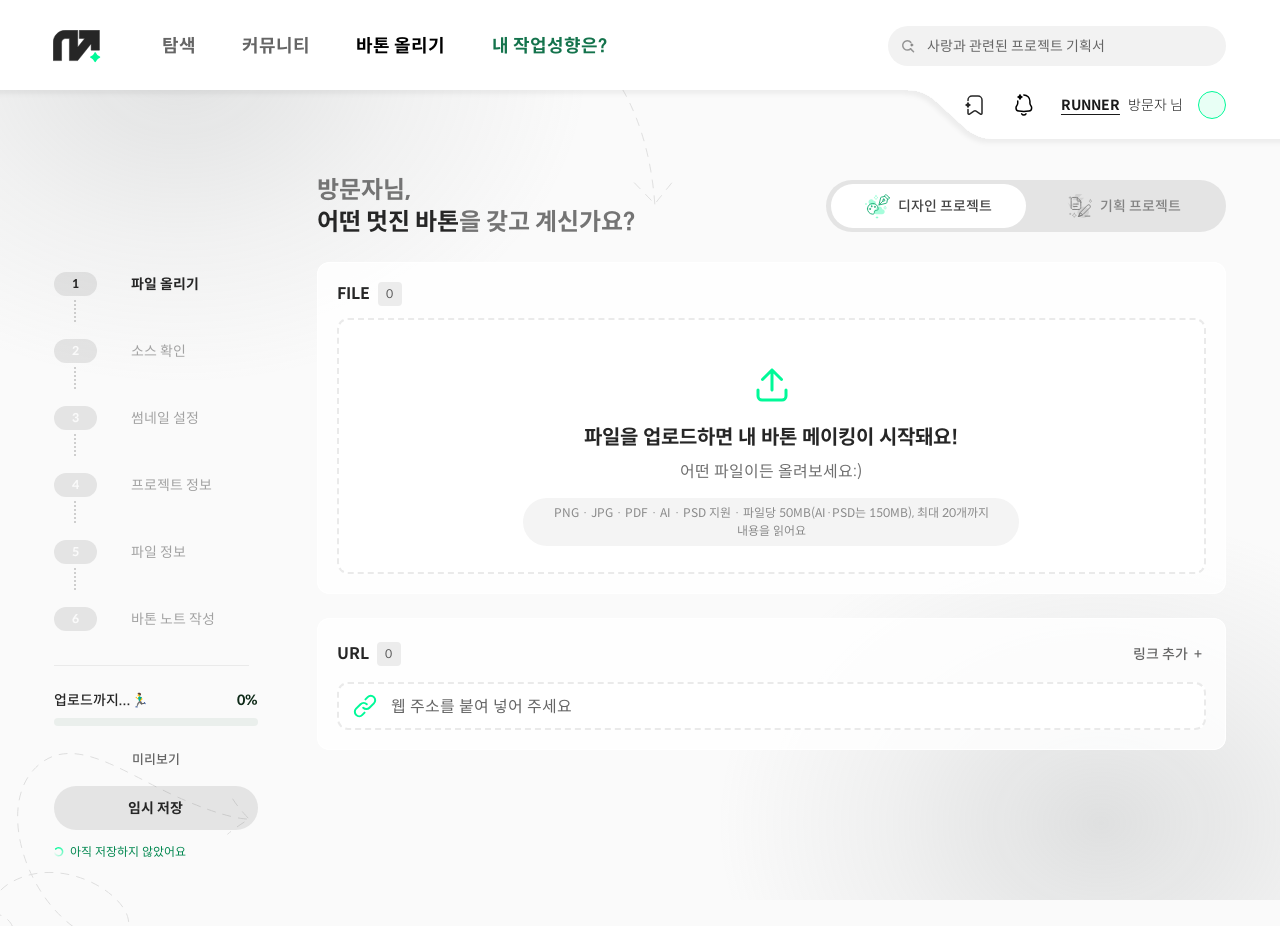
==== index.html @ f32f59ce "AI 아이콘 단계 색 따라가기·버튼 크기 통일, 노트를 가이드 항목별 단락으로, 설문 참여번호 칸 안내 Co-Authored-By: Claude Opus 5.5 <noreply@a" ====
<!doctype html>
<html lang="ko">
<head>
  <meta charset="utf-8">
  <meta name="viewport" content="width=device-width, initial-scale=1, viewport-fit=cover">
  <meta name="theme-color" content="#FAFAFA">
  <meta name="description" content="작업 파일 하나로 바톤을 만들어 보세요. 노트북에서 참여 · 끝까지 하면 작은 선물을 드려요 🎁">
  <title>바톤 올리기 · 모로가도</title>
  <meta property="og:type" content="website">
  <meta property="og:site_name" content="모로가도">
  <meta property="og:title" content="모로가도 · 바톤 업로드 사용성 평가">
  <meta property="og:description" content="작업 파일 하나로 바톤을 만들어 보세요. 노트북에서 참여 · 끝까지 하면 작은 선물을 드려요 🎁">
  <meta property="og:url" content="https://morogado722.github.io/ut.upload/">
  <meta property="og:image" content="https://morogado722.github.io/ut.upload/assets/og-image.png">
  <meta property="og:image:width" content="1200">
  <meta property="og:image:height" content="630">
  <meta name="twitter:card" content="summary_large_image">
  <link rel="stylesheet" href="./fonts.css">
  <link rel="stylesheet" href="./styles.css">
  <link rel="stylesheet" href="./header.css?v=1011s">
  <link rel="stylesheet" href="./refinement.css?v=1011v">
  <link rel="stylesheet" href="./loading.css">
  <link rel="stylesheet" href="./buttons.css">
  <link rel="stylesheet" href="./review.css?v=1012g">
  <link rel="stylesheet" href="./stepper.css">
  <link rel="stylesheet" href="./ambient.css">
  <link rel="stylesheet" href="./note.css?v=1012h">
  <link rel="stylesheet" href="./detail.css">
  <link rel="stylesheet" href="./research.css?v=1011p">
  <link rel="icon" href="./assets/favicon-32.png?v=2" type="image/png" sizes="32x32">
  <link rel="icon" href="./assets/favicon-192.png?v=2" type="image/png" sizes="192x192">
  <link rel="icon" href="./assets/favicon.svg?v=2" type="image/svg+xml">
  <link rel="apple-touch-icon" href="./assets/apple-touch-icon.png?v=2">
  <script src="./mobile-gate.js?v=1011p"></script>
  <script src="./fresh-start.js?v=1011p"></script>
  <script src="./config.js"></script>
  <script src="./size-warning.js?v=1012a" defer></script>
  <script src="./progress-boost.js?v=1012c" defer></script>
  <script src="./app.js?v=1012b" defer></script>
  <script src="./header.js?v=1011p" defer></script>
  <script src="./loading.js?v=1011p" defer></script>
  <script src="./file-analysis.js?v=1012a" defer></script>
  <script src="./ambient.js?v=1012h" defer></script>
  <script src="./stepper.js?v=1011p" defer></script>
  <script src="./note-snap.js?v=1012b" defer></script>
  <script src="./review.js?v=1012f" defer></script>
  <script src="./note.js?v=1012h" defer></script>
  <script src="./download-bundle.js?v=1011p" defer></script>
  <script src="./vendor/modern-screenshot.js" defer></script>
  <script src="./research.js?v=1011p" defer></script>
  <script src="./detail.js?v=1012b" defer></script>
</head>
<body>
  <div class="ambient-background" aria-hidden="true">
    <div class="ambient-layer ambient-neutral" data-ambient="neutral"></div>
    <div class="ambient-layer ambient-Seeding" data-ambient="Seeding"></div>
    <div class="ambient-layer ambient-Planting" data-ambient="Planting"></div>
    <div class="ambient-layer ambient-Growing" data-ambient="Growing"></div>
    <div class="ambient-layer ambient-Blooming" data-ambient="Blooming"></div>
    <div class="ambient-layer ambient-Flowering" data-ambient="Flowering"></div>
  </div>
  <a class="skip-link" href="#file-dropzone">파일 올리기로 바로 가기</a>
  <div class="stage" data-node-id="3421:2057">
    <div class="page-art" aria-hidden="true">
      <img class="glow-top" src="./assets/glow-top.svg" alt="" data-node-id="3421:2058">
      <img class="glow-bottom" src="./assets/glow-bottom.svg" alt="" data-node-id="3421:2059">
      <img class="path-top" src="./assets/path-top.svg" alt="" data-node-id="3421:2060">
      <img class="path-bottom" src="./assets/path-bottom.svg" alt="" data-node-id="3421:2096">
    </div>

    <!-- Figma 3423:5019. Constant desktop slot: no document reflow on fold.
         Expanded only at scrollY=0; scrolling upward in the page stays compact. -->
    <header class="header-shell" id="site-header" aria-label="모로가도" data-node-id="3423:5019" data-state="expanded">
      <a class="header-return" id="header-return" href="#" tabindex="-1">맨 위로 이동해 전체 메뉴 보기</a>
      <div class="site-header">
        <div class="header-backdrop" aria-hidden="true">
          <div class="header-art-window">
            <img class="header-art" src="./assets/header-surface.svg" alt="" data-node-id="3423:5025">
          </div>
        </div>
        <div class="header-inner">
          <div class="header-primary" id="header-primary">
            <a class="brand" id="header-brand" href="#" aria-label="모로가도, 페이지 맨 위로">
              <img src="./assets/brand.svg" alt="" data-node-id="3423:5029">
            </a>
            <nav class="header-nav" id="header-nav" aria-label="주 메뉴" data-node-id="3423:5030">
              <button class="nav-item" type="button" data-context="explore" data-node-id="3423:5031">탐색</button>
              <button class="nav-item" type="button" data-context="community" data-node-id="3423:5032">커뮤니티</button>
              <button class="nav-item is-current" type="button" data-context="baton-center" aria-current="page" data-node-id="3516:27815">바톤 올리기</button>
              <button class="nav-item nav-personality" type="button" data-context="personality" data-node-id="3423:5034">내 작업성향은?</button>
            </nav>
            <form class="header-search" id="header-search" role="search" aria-label="바톤 검색" data-node-id="3423:5035">
              <button class="search-submit" type="submit" aria-label="검색">
                <img src="./assets/search.svg" alt="" data-node-id="3423:5037">
              </button>
              <label class="sr-only" for="search-input">검색어</label>
              <input id="search-input" name="q" type="search" autocomplete="off" maxlength="200" placeholder="사랑과 관련된 프로젝트 기획서" data-node-id="3423:5042">
            </form>
          </div>
          <!-- Figma 3516:27817 — 저장 · 알림 · 프로필. 헤더 아래쪽 탭 영역(y=105)에 놓여요. -->
          <div class="header-account" data-node-id="3516:27817">
            <div class="header-account-icons" data-node-id="3516:27818">
              <button class="header-icon" type="button" data-context="saved" aria-label="저장한 바톤" data-node-id="3516:27819"><img src="./assets/bookmark.svg" width="24" height="24" alt=""></button>
              <button class="header-icon" type="button" data-context="notifications" aria-label="알림" data-node-id="3516:27823"><img src="./assets/bell.svg" width="24" height="24" alt=""></button>
            </div>
            <div class="header-profile" data-node-id="3516:27828">
              <span class="header-runner" data-node-id="3516:27830"><b>RUNNER</b><span>방문자 님</span></span>
              <button class="header-avatar" type="button" data-context="profile" aria-label="방문자 프로필" data-node-id="3516:27832"><img src="./assets/avatar.svg" width="28" height="28" alt=""></button>
            </div>
          </div>
        </div>
      </div>
    </header>

    <main class="workspace" aria-labelledby="page-title">
      <div class="intro">
        <h1 id="page-title" data-node-id="3421:2097">
          <span class="greeting">방문자님,</span>
          <span><strong>어떤 멋진 바톤</strong>을 갖고 계신가요?</span>
        </h1>
        <fieldset class="project-switch" data-node-id="3463:26802">
          <legend class="sr-only">프로젝트 유형</legend>
          <label class="project-option">
            <input type="radio" name="project-type" value="design" checked>
            <span class="option-surface">
              <span class="option-content">
                <span class="design-icon-slot" aria-hidden="true">
                  <img class="project-icon--active" src="./assets/project-design.svg" alt="" data-node-id="3421:2102">
                  <img class="project-icon--inactive" src="./assets/project-design-inactive.svg" alt="" data-node-id="3463:26806">
                </span>
                <span>디자인 프로젝트</span>
              </span>
            </span>
          </label>
          <label class="project-option">
            <input type="radio" name="project-type" value="planning">
            <span class="option-surface">
              <span class="option-content">
                <span class="planning-icon-slot" aria-hidden="true">
                  <img class="project-icon--inactive" src="./assets/project-planning.svg" alt="" data-node-id="3421:2113">
                  <img class="project-icon--active" src="./assets/project-planning-active.svg" alt="" data-node-id="3463:26817">
                </span>
                <span>기획 프로젝트</span>
              </span>
            </span>
          </label>
        </fieldset>
      </div>

      <aside class="sidebar" aria-label="바톤 메이커 단계">
        <!-- Figma 3571:3018. No surrounding panel or card fill. -->
        <nav class="step-card" aria-label="바톤 메이커 6단계" data-node-id="3571:3018">
          <button class="step-summary" id="step-summary" type="button" aria-expanded="false" aria-controls="maker-steps">
            <span><span class="step-summary-count">1 / 6</span><strong>파일 올리기</strong></span>
            <span class="step-summary-toggle">전체 단계 <span aria-hidden="true">⌄</span></span>
          </button>
          <div class="step-list-wrap">
            <img class="stepper-connector-art" src="./assets/stepper-six-connectors.svg" alt="" aria-hidden="true" data-node-id="3571:2173">
            <ol class="step-list" id="maker-steps">
              <li class="step is-current" data-node-id="3571:2167">
                <button class="step-button" type="button" data-step="1" aria-current="step"><span class="step-number">1</span><span class="step-label">파일 올리기</span></button>
              </li>
              <li class="step" data-node-id="3571:2166">
                <button class="step-button" type="button" data-step="2" aria-disabled="true" title="파일을 먼저 올려주세요."><span class="step-number">2</span><span class="step-label">소스 확인</span></button>
              </li>
              <li class="step" data-node-id="3571:2168">
                <button class="step-button" type="button" data-step="3" aria-disabled="true" title="파일을 먼저 올려주세요."><span class="step-number">3</span><span class="step-label">썸네일 설정</span></button>
              </li>
              <li class="step" data-node-id="3571:2169">
                <button class="step-button" type="button" data-step="4" aria-disabled="true" title="파일을 먼저 올려주세요."><span class="step-number">4</span><span class="step-label">프로젝트 정보</span></button>
              </li>
              <li class="step" data-node-id="3571:2170">
                <button class="step-button" type="button" data-step="5" aria-disabled="true" title="파일을 먼저 올려주세요."><span class="step-number">5</span><span class="step-label">파일 정보</span></button>
              </li>
              <li class="step" data-node-id="3571:2171">
                <button class="step-button" type="button" data-step="6" aria-disabled="true" title="바톤 노트 작성 화면은 아직 연결되지 않았어요."><span class="step-number">6</span><span class="step-label">바톤 노트 작성</span></button>
              </li>
            </ol>
          </div>
          <div class="sidebar-divider-slot" aria-hidden="true"><img class="sidebar-divider" src="./assets/divider.svg" alt="" data-node-id="3516:28823"></div>
          <div class="completion">
            <div class="completion-label"><span>업로드까지...🏃‍♂️</span><span class="completion-value" id="completion-value">0%</span></div>
            <!-- Weighted upload preparation: one file = 50%. Not creative-stage progress or network transfer. -->
            <div class="completion-track" role="progressbar" id="completion-track" aria-label="바톤 업로드 준비" aria-valuemin="0" aria-valuemax="100" aria-valuenow="0" aria-valuetext="바톤 업로드 준비 0%. 파일을 추가해 주세요."><span></span></div>
            <span class="sr-only" id="completion-announcement" role="status" aria-live="polite" aria-atomic="true"></span>
            <p class="completion-hint" id="completion-hint">파일을 올리면 절반이 완성돼요.</p>
          </div>
        </nav>
        <div class="sidebar-actions">
          <button class="preview-button" id="preview-button" type="button">미리보기</button>
          <button class="save-button" id="save-button" type="button" data-node-id="3516:28831">임시 저장</button>
        </div>
        <div class="save-status" id="save-status" role="status" aria-live="polite" title="이 기기의 현재 브라우저에 저장됩니다. 서버에 업로드되지 않습니다.">
          <img src="./assets/autosave.svg" alt="" aria-hidden="true" data-node-id="3516:28834">
          <span id="save-status-text">아직 저장하지 않았어요</span>
        </div>
      </aside>

      <div class="upload-content">
        <section class="panel file-panel" id="file-panel" aria-labelledby="file-heading" data-node-id="3421:2125">
          <div class="panel-art" aria-hidden="true" data-node-id="3421:2126"></div>
          <div class="panel-content">
            <div class="section-title"><h2 id="file-heading">FILE</h2><output class="counter" id="file-count" aria-label="추가한 파일 수">0</output></div>
            <input class="sr-only" id="file-input" type="file" multiple tabindex="-1" aria-label="바톤 파일 선택">
            <button class="dropzone" id="file-dropzone" type="button" aria-label="바톤 파일 선택" aria-describedby="drop-message local-note" data-node-id="3421:2133">
              <span class="drop-content">
                <span class="upload-art-slot"><img src="./assets/upload.svg" class="upload-art" alt="" data-node-id="3421:2135"></span>
                <span id="drop-message" class="drop-message"><span class="drop-title" id="drop-title">파일을 업로드하면 내 바톤 메이킹이 시작돼요!</span><span class="drop-detail" id="drop-detail">어떤 파일이든 올려보세요:)</span><span class="drop-limit" id="drop-limit">PNG · JPG · PDF · AI · PSD 지원 · 파일당 50MB(AI·PSD는 150MB), 최대 20개까지 내용을 읽어요</span></span>
              </span>
            </button>
            <p id="local-note" class="sr-only">파일을 클릭해서 선택하거나 이 영역으로 끌어다 놓으세요. 기본 실행에서는 브라우저 안에서 확인해요. 분석 서버로 실행하면 다음 단계에서 파일을 서버로 보내며, AI 도움은 별도 동의 후 진행해요.</p>
            <ul class="file-list" id="file-list" aria-label="추가한 파일" hidden></ul><p class="size-warning" id="size-warning" role="status" hidden></p>
          </div>
        </section>

        <section class="panel url-panel" id="url-panel" aria-labelledby="url-heading" data-node-id="3421:2155">
          <div class="panel-art" aria-hidden="true" data-node-id="3421:2156"></div>
          <form id="url-form" class="panel-content" novalidate>
            <div class="url-header">
              <div class="section-title"><h2 id="url-heading">URL</h2><output class="counter" id="url-count" aria-label="추가한 URL 수">0</output></div>
              <button class="add-link" id="add-link-button" type="button"><span>링크 추가</span><span aria-hidden="true">+</span></button>
            </div>
            <ul class="url-list" id="url-list" aria-label="추가한 URL" hidden></ul>
            <div class="url-field" id="url-field" data-node-id="3421:2167">
              <span class="link-icon-slot" aria-hidden="true"><img src="./assets/link.svg" alt="" data-node-id="3421:2169"></span>
              <label class="sr-only" for="url-input">추가할 URL</label>
              <input id="url-input" name="url" type="text" inputmode="url" autocomplete="off" autocapitalize="off" spellcheck="false" placeholder="웹 주소를 붙여 넣어 주세요" aria-describedby="url-error">
            </div>
            <p class="field-error" id="url-error" role="alert" hidden></p>
          </form>
        </section>
        <div class="upload-actions" id="upload-actions" hidden>
          <p class="upload-summary" id="upload-summary" aria-live="polite" data-node-id="3421:2376"></p>
          <button class="next-button glass-button" id="next-button" type="button" data-node-id="3421:2367" aria-label="다음으로, 소스 확인">
            <span>다음으로</span><span class="send-icon-slot"><img src="./assets/send.svg" alt="" data-node-id="3421:2372"></span>
          </button>
        </div>
      </div>
      <section class="review-intro" id="review-intro" hidden aria-labelledby="review-heading" data-node-id="3516:28894">
        <div class="review-project-art"><span><img id="review-project-icon" src="./assets/project-design.svg" alt=""></span></div>
        <div class="review-type-line"><p id="review-type">디자인 프로젝트</p><button class="info-button" type="button" data-info="project" aria-label="프로젝트 유형 안내"><img src="./assets/review-info.svg" alt=""></button></div>
        <div class="review-title-line">
          <h1 id="review-heading" class="sr-only" tabindex="-1">파일 정보 확인</h1>
          <label class="sr-only" for="review-title">바톤 제목</label>
          <input id="review-title" class="review-title-input" type="text" maxlength="120" placeholder="바톤 제목을 적어주세요" autocomplete="off" data-field="title" data-node-id="3516:28893">
          <button class="edit-title" type="button" aria-label="바톤 제목 수정"><span><img src="./assets/review-pencil.svg" alt=""></span></button>
        </div>
        <div class="review-provenance"><span id="analysis-mode-label">파일 정보 확인</span><button type="button" id="show-evidence">근거·추출 범위 보기</button><button type="button" id="reanalyze-files" title="직접 수정한 값은 유지하고 AI가 다시 확인해요">AI 다시 분석</button></div>
      </section>
      <div class="review-content" id="review-content" hidden data-node-id="3516:28759">
        <section class="review-panel sources-panel" id="review-sources-section" data-maker-section="2" aria-labelledby="sources-heading" data-node-id="3516:28836">
          <div class="review-section-heading"><div class="heading-with-meta"><h2 id="sources-heading" tabindex="-1">업로드 소스 확인</h2><p id="review-source-count"></p></div><button type="button" class="text-action" id="edit-sources">수정하기</button></div>
          <div class="review-sources" id="review-sources"></div>
          <div class="stage-heading"><h2>바톤 진척도</h2><button type="button" class="info-button" data-info="stage" aria-label="바톤 진척도 안내"><img src="./assets/review-info.svg" alt=""></button></div>
          <div class="stage-selector" id="stage-selector" aria-label="바톤 진척도 선택">
            <div class="stage-options" id="stage-options"></div>
          </div>
          <p class="review-quiet" id="stage-provenance"></p>
        </section>
        <section class="review-panel thumbnails-panel" id="review-thumbnails-section" data-maker-section="3" aria-labelledby="thumbnails-heading" data-node-id="3516:28837">
          <div class="review-section-heading"><div class="heading-with-meta"><h2 id="thumbnails-heading" tabindex="-1">바톤 썸네일 설정</h2><button class="info-button" type="button" data-info="thumbnails" aria-label="썸네일 설정 안내"><img src="./assets/review-info.svg" alt=""></button></div><div class="thumbnail-count"><img src="./assets/review-count.svg" alt=""><span><strong id="selected-count">0</strong>/10</span></div></div>
          <div class="thumbnail-toolbar"><span id="thumbnail-candidate-count">파일에서 캡처한 후보</span><label hidden><select id="thumbnail-source-filter" aria-hidden="true"><option value="all">전체 파일</option></select></label></div>
          <div class="thumbnail-layout">
            <div class="cover-card"><div class="cover-preview" id="cover-preview"><span>대표 이미지를 골라주세요</span></div><div class="ratio-picker" id="ratio-picker" role="radiogroup" aria-label="썸네일 화면비"><button type="button" data-ratio="original" aria-pressed="true">원본</button><button type="button" data-ratio="1/1">1:1</button><button type="button" data-ratio="4/5">4:5</button><button type="button" data-ratio="3/4">3:4</button><button type="button" data-ratio="16/9">16:9</button></div><button class="text-action" id="custom-thumbnail" type="button">썸네일 설정하기</button></div>
            <div class="thumbnail-candidates"><div class="thumbnail-grid" id="thumbnail-grid"></div><p class="thumbnail-empty" id="thumbnail-empty">캡처 가능한 이미지·페이지가 없어요.<br>썸네일 설정하기에서 이미지를 추가할 수 있어요.</p></div>
          </div>
          <input id="thumbnail-input" type="file" accept="image/png,image/jpeg,image/webp" class="sr-only" tabindex="-1" aria-label="바톤 썸네일 이미지 선택">
          <p class="review-quiet">선택한 순서로 표시돼요. 첫 번째 이미지가 대표 썸네일이에요.</p>
        </section>
        <section class="review-panel project-panel" id="review-project-section" data-maker-section="4" aria-labelledby="project-info-heading" data-node-id="3556:982">
          <h2 id="project-info-heading" tabindex="-1">프로젝트 정보</h2>
          <div class="review-form-row"><h3>카테고리</h3><div class="chip-field" id="categories-field" data-chips="categories"></div></div>
          <div class="review-form-row"><h3>사용 툴</h3><div class="chip-field" id="tools-field" data-chips="tools"></div></div>
          <div class="review-form-row"><h3>기간</h3><div class="period-fields">
            <label>프로젝트 시작일<span class="date-field"><img src="./assets/review-calendar.svg" alt=""><input id="project-start" type="date" data-field="startDate" aria-label="프로젝트 시작일"></span></label>
            <span class="period-separator" aria-hidden="true">~</span>
            <label>프로젝트 종료일<span class="date-field"><img src="./assets/review-calendar.svg" alt=""><input id="project-end" type="date" data-field="endDate" aria-label="프로젝트 종료일"></span></label>
            <span class="period-suffix" aria-hidden="true">까지</span>
            <div class="duration-field"><span>프로젝트 기간</span><output id="project-duration">미확인</output></div>
            <span class="period-suffix" aria-hidden="true">간</span>
            <p class="inline-error" id="period-error" role="alert" hidden></p>
          </div></div>
          <div class="review-form-row production-row" id="production-row" hidden>
            <div><h3>제작여부</h3><p class="field-explanation">굿즈 카테고리라 추가되었어요!</p></div>
            <div class="production-fields"><label class="production-toggle"><input id="physical-made" type="checkbox"><span>실물로 인쇄/제작해봤어요</span><small id="physical-status">미확인</small></label>
              <label class="boxed-field"><span>소재 및 후가공</span><input id="production-materials" data-field="materials" maxlength="1000" placeholder="예: 스노우지 250g, 귀도리 후가공"></label>
              <label class="boxed-field"><span>제작하면서 알게된 점</span><textarea id="production-lessons" data-field="lessons" rows="3" maxlength="2000" placeholder="이어받는 사람이 같은 실수를 피할 수 있게, 알게된 걸 편하게 적어주세요 :)"></textarea></label>
            </div>
          </div>
          <div class="review-form-row"><h3>스타일 태그</h3><div class="chip-field" id="tags-field" data-chips="tags"></div></div>
        
          <div class="review-form-row reference-row">
            <div><h3>레퍼런스 이미지</h3><p class="field-explanation">프로젝트 진행 시 참고한 이미지를 올려주세요 :)</p></div>
            <div class="reference-field" id="reference-field">
              <p class="reference-bubble" id="reference-bubble" hidden></p>
              <div class="reference-strip" id="reference-strip"><div id="reference-images" class="reference-tiles"></div><button id="add-reference" type="button" class="reference-add" aria-label="레퍼런스 이미지 추가"><span aria-hidden="true">+</span></button></div>
              <input id="reference-input" class="sr-only" type="file" multiple accept="image/png,image/jpeg,image/webp" tabindex="-1" aria-label="레퍼런스 이미지 추가">
              <p class="field-explanation" id="reference-status" role="status"></p>
            </div>
          </div>
</section>
        <section class="review-panel technical-panel" id="review-file-section" data-maker-section="5" aria-labelledby="technical-heading" data-node-id="3556:984">
          <h2 id="technical-heading" tabindex="-1">파일 정보를 확인해주세요 :)</h2>
          <div class="review-form-row dimensions-row"><div><h3>규격</h3></div>
            <div><div class="dimension-fields">
              <label class="dimension-input"><img src="./assets/review-width.svg" alt=""><input type="number" id="dimension-width" placeholder="가로" min="0.01" max="100000" step="any" aria-label="가로 크기"></label>
              <span aria-hidden="true">×</span><label class="dimension-input"><img src="./assets/review-height.svg" alt=""><input type="number" id="dimension-height" placeholder="세로" min="0.01" max="100000" step="any" aria-label="세로 크기"></label>
              <select id="dimension-unit" aria-label="규격 단위"><option value="px">px</option><option value="mm">mm</option><option value="cm">cm</option></select>
            </div><p class="field-explanation" id="dimension-basis">확인되지 않은 규격은 비워두었어요.</p></div>
          </div>
          <div class="review-form-row palette-row"><h3>컬러팔레트</h3><div class="palette-content">
            <div class="palette-heading"><p id="palette-summary">대표컬러를 골라주세요.</p><fieldset class="color-mode"><legend class="sr-only">팔레트 표시 방식</legend><label><input type="radio" name="color-mode" value="rgb" checked><span>RGB</span></label><label><input type="radio" name="color-mode" value="cmyk"><span>CMYK</span></label></fieldset></div>
            <div class="palette-main" id="palette-main"></div><p class="review-quiet" id="palette-empty">색상을 직접 확인할 수 있는 파일이 없어요.</p>
            <div class="palette-candidates"><div class="palette-candidates-heading"><p id="palette-total">감지된 색상이 없어요.</p><label class="add-color-control">+ 색상 추가<input type="color" id="custom-color" value="#00F998" aria-label="직접 추가할 색상"></label></div><div id="palette-candidates" class="palette-small"></div></div>
            <p class="field-explanation" id="cmyk-note" hidden>CMYK는 RGB의 단순 환산 미리보기예요. ICC 프로파일을 적용한 인쇄용 색상값이 아니에요.</p>
          </div></div>
          <div class="review-form-row fonts-row"><div><h3>사용폰트</h3><p class="field-explanation">파일에 명시된 폰트만 불러와요. 이름과 받는 곳이 맞는지 확인해주세요.</p></div><div><div id="review-fonts" class="font-list"></div><p class="review-quiet" id="fonts-empty">정확한 폰트 정보를 확인하지 못했어요. 직접 추가할 수 있어요.</p><button type="button" class="chip-add" id="add-font">+ 폰트 추가</button></div></div>
        </section>

        <div class="note-transition" data-node-id="3579:31">
          <span aria-hidden="true"></span><strong>확인은 끝났어요 :)</strong>
          <p>이제 이어받을 사람에게 이야기를 남겨볼까요?</p>
        </div>
        <!-- Figma 3666:4124 — 카드 · 바톤 노트 -->
        <section id="review-note-section" class="review-panel note-panel" data-maker-section="6" data-node-id="3666:4124" aria-labelledby="note-heading">
          <h2 id="note-heading" data-node-id="3666:4125">바톤 노트</h2>
          <div class="note-body" data-node-id="3666:4126">
            <div class="note-row" data-node-id="3666:4128">
              <div class="note-label" data-node-id="3666:4129"><h3>노트</h3><p>하나만 써도 충분해요</p></div>
              <div class="note-controls" data-node-id="3666:4132">
                <div class="note-ai-row" data-node-id="3666:4133">
                  <p class="note-bubble" id="note-bubble" hidden data-node-id="3668:4255"><span id="note-draft-status" role="status" aria-live="polite"></span> <button type="button" id="clear-draft" class="note-bubble-action" hidden>초안 지우기</button></p>
                  <div class="note-ai-actions" data-node-id="3668:4260">
                    <button type="button" id="generate-note" class="ai-pill" data-node-id="3666:4220"><img src="./assets/ai-spark.svg" width="16" height="14" alt=""><span id="note-ai-label">AI로 초안 쓰기</span></button>
                    <button type="button" id="clear-note" class="note-clear" data-node-id="3666:4144">지우기</button>
                  </div>
                </div>
                <div class="note-box" data-node-id="3666:4145">
                  <label class="sr-only" for="baton-note">바톤 노트, 자유롭게 이야기를 남겨주세요</label>
                  <textarea id="baton-note" rows="6" maxlength="5000" placeholder="어떻게 시작했고, 지금은 어디까지 왔나요?
하나의 이야기만 남겨도 괜찮아요." aria-describedby="note-count note-draft-status"></textarea>
                  <output id="note-count" data-node-id="3666:4149">0 자</output>
                </div>
                <button id="apply-note-draft" type="button" class="idea-add" hidden>새 초안 적용</button>
              </div>
            </div>
            <aside class="note-guide" aria-labelledby="story-rail-title" data-node-id="3666:4151">
              <h3 id="story-rail-title" data-node-id="3666:4153">바톤노트 가이드</h3>
              <div id="story-groups" class="guide-groups"></div>
            </aside>
          </div>
          <div class="note-divider" aria-hidden="true" data-node-id="3666:4150"></div>
          <div class="note-row ideas-row" data-node-id="3666:4190">
            <div class="note-label" data-node-id="3666:4191"><h3>이어받을 아이디어</h3><p>앞으로의 방향을 최대 3개까지</p></div>
            <div class="ideas-controls" data-node-id="3666:4194">
              <button type="button" class="ai-pill ai-pill--large" id="suggest-ideas" data-node-id="3666:4239"><img src="./assets/ai-spark.svg" width="16" height="14" alt=""><span>AI 추천 방향 보기</span></button>
              <div id="idea-suggestions" class="idea-suggestions" hidden></div>
              <div id="idea-fields" class="idea-fields"></div>
              <button type="button" class="idea-add" id="add-idea" data-node-id="3666:4210">+ 아이디어 추가</button>
              <p class="note-status" id="idea-status" role="status"></p>
            </div>
          </div>
        </section>
        <div class="review-bottom"><button class="glass-button review-back" type="button" id="review-back">이전으로</button><div><button class="review-publish" type="button" id="review-publish">이대로 업로드</button><button class="glass-button review-next" type="button" id="review-next"><span class="review-next-label">다음으로</span><span class="send-icon-slot"><img src="./assets/send.svg" alt=""></span></button></div></div>
      </div>
    </main>

    <!-- 결과 상세페이지: v10 상세페이지(baton/index.html)를 그대로 불러와 이 바톤의 정보로 채워요. -->
    <section id="baton-detail" class="baton-frame-host" hidden aria-label="바톤 상세페이지"></section>
  </div>

  <dialog class="preview-dialog" id="preview-dialog" aria-labelledby="preview-title" aria-describedby="preview-description">
    <div class="dialog-top">
      <div><p class="eyebrow">바톤 메이커</p><h2 id="preview-title">미리보기</h2></div>
      <button class="close-button" id="close-preview" type="button" aria-label="미리보기 닫기">×</button>
    </div>
    <p class="dialog-description" id="preview-description">추가한 파일과 URL을 확인해요. 아직 바톤이 업로드된 것은 아니에요.</p>
    <div class="preview-type" id="preview-type"></div>
    <div class="preview-media" id="preview-media" hidden></div>
    <div class="preview-items" id="preview-items"></div>
    <p class="preview-empty" id="preview-empty">파일이나 URL을 추가하면 여기서 확인할 수 있어요.</p>
    <div class="dialog-bottom"><span>이 브라우저에만 저장되는 미리보기예요.</span><button class="dialog-done" id="preview-done" type="button">이어서 작성하기</button></div>
  </dialog>
  <!-- Figma 3421:2377. Only the loading layer is added; the user's live
       attachment screen remains behind the real backdrop, not a screenshot. -->
  <dialog class="analysis-dialog" id="analysis-dialog" tabindex="-1" aria-labelledby="analysis-title" aria-describedby="analysis-guidance analysis-note">
    <div class="analysis-center" role="status" aria-live="polite" aria-atomic="true">
      <div class="relay-loader" aria-hidden="true" data-node-id="3421:2564">
        <div class="relay-orbit">
          <span class="relay-part relay-point"><img src="./assets/loader-point.svg" alt="" data-node-id="3421:2565"></span>
          <span class="relay-part relay-circle-a"><img src="./assets/loader-circle-a.svg" alt="" data-node-id="3421:2566"></span>
          <span class="relay-part relay-circle-b"><img src="./assets/loader-circle-b.svg" alt="" data-node-id="3421:2567"></span>
          <span class="relay-part relay-circle-c"><img src="./assets/loader-circle-c.svg" alt="" data-node-id="3421:2568"></span>
        </div>
      </div>
      <h2 id="analysis-title" data-node-id="3421:2569">모로가도에서 바톤 분석 중...</h2>
    </div>
    <div class="analysis-footer">
      <p class="analysis-guidance" id="analysis-guidance" data-node-id="3491:27021">바톤 노트는 완벽하지 않아도 괜찮아요. 막힌 부분을 적어두면 받는 사람이 거기서부터 시작해요:)</p>
      <button class="glass-button analysis-return" id="cancel-analysis" type="button" data-node-id="3491:27012">파일 올리기로 돌아가기</button>
    </div>
    <p class="analysis-demo-note" id="analysis-note">파일 내용을 확인하고 있어요. 확인되지 않은 정보는 비워두어요.</p>
  </dialog>
  <dialog class="review-dialog" id="evidence-dialog" aria-labelledby="evidence-title">
    <div class="review-dialog-heading"><h2 id="evidence-title">자동 입력의 근거</h2><button class="close-button" type="button" data-close-dialog aria-label="근거 닫기">×</button></div>
    <p class="review-dialog-intro">직접 추출한 정보와 AI 제안을 구분했어요. 확인할 수 없는 정보는 비워두고, Flowering은 자동 선정하지 않아요.</p>
    <div id="evidence-content"></div><div class="review-dialog-actions"><button type="button" class="glass-button" data-close-dialog>확인했어요</button></div>
  </dialog>
  <dialog class="review-dialog consent-dialog" id="ai-consent-dialog" aria-labelledby="consent-title">
    <div class="review-dialog-heading"><h2 id="consent-title">파일을 보고 AI가 입력을 도와줄까요?</h2><button class="close-button" type="button" data-consent="cancel" aria-label="취소">×</button></div>
    <p>AI 도움을 선택하면 분석 서버가 추출한 <strong>파일명, 문서 본문, 페이지·이미지·영상 캡처, 추출된 음성 일부(최대 3파일·각 120초)</strong>를 OpenAI로 보내 제목·카테고리·진척도 등을 제안해요. 민감한 내용이 없는지 확인해주세요.</p>
    <p class="review-quiet">API 사용료는 설정된 키의 계정에 청구돼요. 기본 정보만 확인하면 OpenAI로 전송하지 않아요. 취소하더라도 이미 전송된 AI 요청은 비용이 발생할 수 있어요.</p>
    <label class="remember-ai"><input id="remember-ai-choice" type="checkbox"> 이 탭에서 선택을 기억하기</label>
    <div class="review-dialog-actions"><button class="text-action" type="button" data-consent="basic">기본 정보만 확인</button><button class="glass-button" type="button" data-consent="ai">AI 도움 받기</button></div>
  </dialog>
  <dialog class="review-dialog" id="review-summary-dialog" aria-labelledby="review-summary-title">
    <div class="review-dialog-heading"><h2 id="review-summary-title">바톤 정보 확인</h2><button class="close-button" type="button" data-close-dialog aria-label="확인 창 닫기">×</button></div>
    <p id="review-summary-note"></p><div id="review-summary-body"></div>
    <div class="review-dialog-actions"><button class="text-action" type="button" id="export-review">작성 정보 저장하기</button><button class="glass-button" type="button" data-close-dialog>이어서 수정하기</button></div>
  </dialog>
  <div class="toast" id="toast" role="status" aria-live="polite" hidden></div>

  <dialog id="note-ai-consent" class="review-dialog" aria-labelledby="note-ai-consent-title">
    <div class="review-dialog-heading"><h2 id="note-ai-consent-title">노트 작성에 AI 도움을 받을까요?</h2></div>
    <p>확인한 제목·카테고리·제작 정보와 추출 근거를 OpenAI로 보내요. 원본 파일을 새로 전송하지 않으며, API 사용료가 발생할 수 있어요. 초안은 확인 후 수정할 수 있어요.</p>
    <div class="review-dialog-actions"><button class="review-publish" id="note-ai-no" type="button">직접 작성할게요</button><button class="glass-button" id="note-ai-yes" type="button">AI 도움 받기</button></div>
  </dialog>
  <dialog id="note-clear-dialog" class="review-dialog" aria-labelledby="note-clear-title">
    <h2 id="note-clear-title">작성한 노트를 지울까요?</h2><p>직접 수정한 문장도 함께 지워져요. 이어받을 아이디어는 유지돼요.</p>
    <div class="review-dialog-actions"><button class="review-publish" id="note-clear-no" type="button">유지하기</button><button class="glass-button" id="note-clear-yes" type="button">노트 지우기</button></div>
  </dialog>
  <dialog id="finish-dialog" class="review-dialog" aria-labelledby="finish-title">
    <h2 id="finish-title">바톤을 상세페이지로 이어볼까요?</h2>
    <p class="review-dialog-intro">파일과 썸네일, 지금까지 작성한 정보를 하나의 바톤으로 묶어요. 이 버전에서는 이 브라우저에만 저장되며, 다른 사용자에게 공개되지는 않아요.</p>
    <div id="finish-summary"></div><p id="finish-error" class="inline-error" role="alert" hidden></p>
    <div class="review-dialog-actions"><button id="finish-cancel" class="review-publish" type="button">계속 작성하기</button><button id="finish-confirm" class="glass-button finish-primary" type="button">바톤 만들기 <span aria-hidden="true">🏃</span></button><button id="finish-preview" class="glass-button" type="button" hidden>저장 없이 미리보기</button></div>
  </dialog>
  <dialog id="detail-message-dialog" class="review-dialog" aria-labelledby="detail-message-title">
    <div class="review-dialog-heading"><h2 id="detail-message-title"></h2></div><p id="detail-message-body"></p>
    <div class="review-dialog-actions"><button id="detail-message-close" class="glass-button" type="button">확인</button></div>
  </dialog>
  <noscript><p class="noscript-note">파일 추가와 임시 저장을 사용하려면 브라우저에서 JavaScript를 켜 주세요.</p></noscript>
</body>
</html>
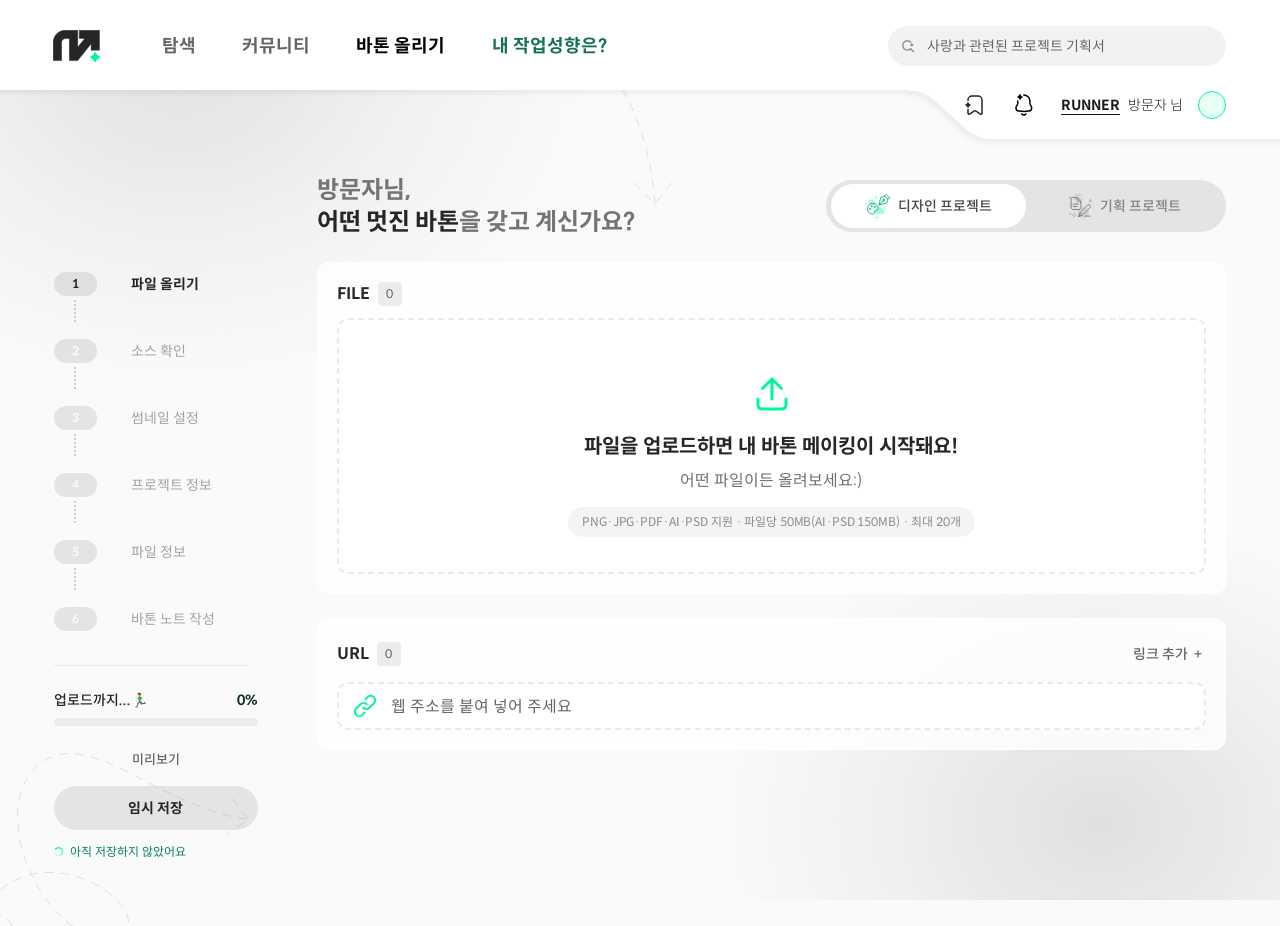
==== commit 2790c3b9: "Upload limit note: shorter copy on a single line Co-Authored-By: Claude Opus 5.5 <noreply@anthropic." ====
--- a/index.html
+++ b/index.html
@@ -18,7 +18,7 @@
   <link rel="stylesheet" href="./fonts.css">
   <link rel="stylesheet" href="./styles.css">
   <link rel="stylesheet" href="./header.css?v=1011s">
-  <link rel="stylesheet" href="./refinement.css?v=1011v">
+  <link rel="stylesheet" href="./refinement.css?v=1014a">
   <link rel="stylesheet" href="./loading.css">
   <link rel="stylesheet" href="./buttons.css">
   <link rel="stylesheet" href="./review.css?v=1012g">
@@ -31,7 +31,7 @@
   <link rel="icon" href="./assets/favicon-192.png?v=2" type="image/png" sizes="192x192">
   <link rel="icon" href="./assets/favicon.svg?v=2" type="image/svg+xml">
   <link rel="apple-touch-icon" href="./assets/apple-touch-icon.png?v=2">
-  <script src="./mobile-gate.js?v=1011p"></script>
+  <script src="./mobile-gate.js?v=1014f"></script>
   <script src="./fresh-start.js?v=1011p"></script>
   <script src="./config.js"></script>
   <script src="./size-warning.js?v=1012a" defer></script>
@@ -205,7 +205,7 @@
             <button class="dropzone" id="file-dropzone" type="button" aria-label="바톤 파일 선택" aria-describedby="drop-message local-note" data-node-id="3421:2133">
               <span class="drop-content">
                 <span class="upload-art-slot"><img src="./assets/upload.svg" class="upload-art" alt="" data-node-id="3421:2135"></span>
-                <span id="drop-message" class="drop-message"><span class="drop-title" id="drop-title">파일을 업로드하면 내 바톤 메이킹이 시작돼요!</span><span class="drop-detail" id="drop-detail">어떤 파일이든 올려보세요:)</span><span class="drop-limit" id="drop-limit">PNG · JPG · PDF · AI · PSD 지원 · 파일당 50MB(AI·PSD는 150MB), 최대 20개까지 내용을 읽어요</span></span>
+                <span id="drop-message" class="drop-message"><span class="drop-title" id="drop-title">파일을 업로드하면 내 바톤 메이킹이 시작돼요!</span><span class="drop-detail" id="drop-detail">어떤 파일이든 올려보세요:)</span><span class="drop-limit" id="drop-limit">PNG·JPG·PDF·AI·PSD 지원 · 파일당 50MB(AI·PSD 150MB) · 최대 20개</span></span>
               </span>
             </button>
             <p id="local-note" class="sr-only">파일을 클릭해서 선택하거나 이 영역으로 끌어다 놓으세요. 기본 실행에서는 브라우저 안에서 확인해요. 분석 서버로 실행하면 다음 단계에서 파일을 서버로 보내며, AI 도움은 별도 동의 후 진행해요.</p>
--- a/refinement.css
+++ b/refinement.css
@@ -277,7 +277,7 @@
   body::before { animation: none; }
 }
 /* 업로드 안내: 권장 형식 · 인식 범위 */
-.drop-limit { display: block; margin-top: 14px; padding: 6px 14px; border-radius: 99px; background: rgb(38 38 38 / 5%); color: #8A8A8A; font-size: .75rem; line-height: 18px; width: max-content; max-width: 100%; margin-inline: auto; }
+.drop-limit { display: block; margin-top: 14px; padding: 6px 14px; border-radius: 99px; background: rgb(38 38 38 / 5%); color: #8A8A8A; font-size: .75rem; line-height: 18px; width: max-content; max-width: 100%; margin-inline: auto; white-space: nowrap; overflow: hidden; text-overflow: ellipsis; letter-spacing: -.01em; }
 /* 큰 파일 안내: 사이트 톤(반투명 회색 · 민트 포인트)에 맞춰 조용하게 */
 .size-warning { display: flex; gap: 10px; align-items: center; margin: 12px 0 0; padding: 12px 16px; border-radius: 12px; background: rgb(38 38 38 / 5%); color: #626262; font-size: .8125rem; line-height: 1.6; word-break: keep-all; }
 .size-warning[hidden] { display: none; }
